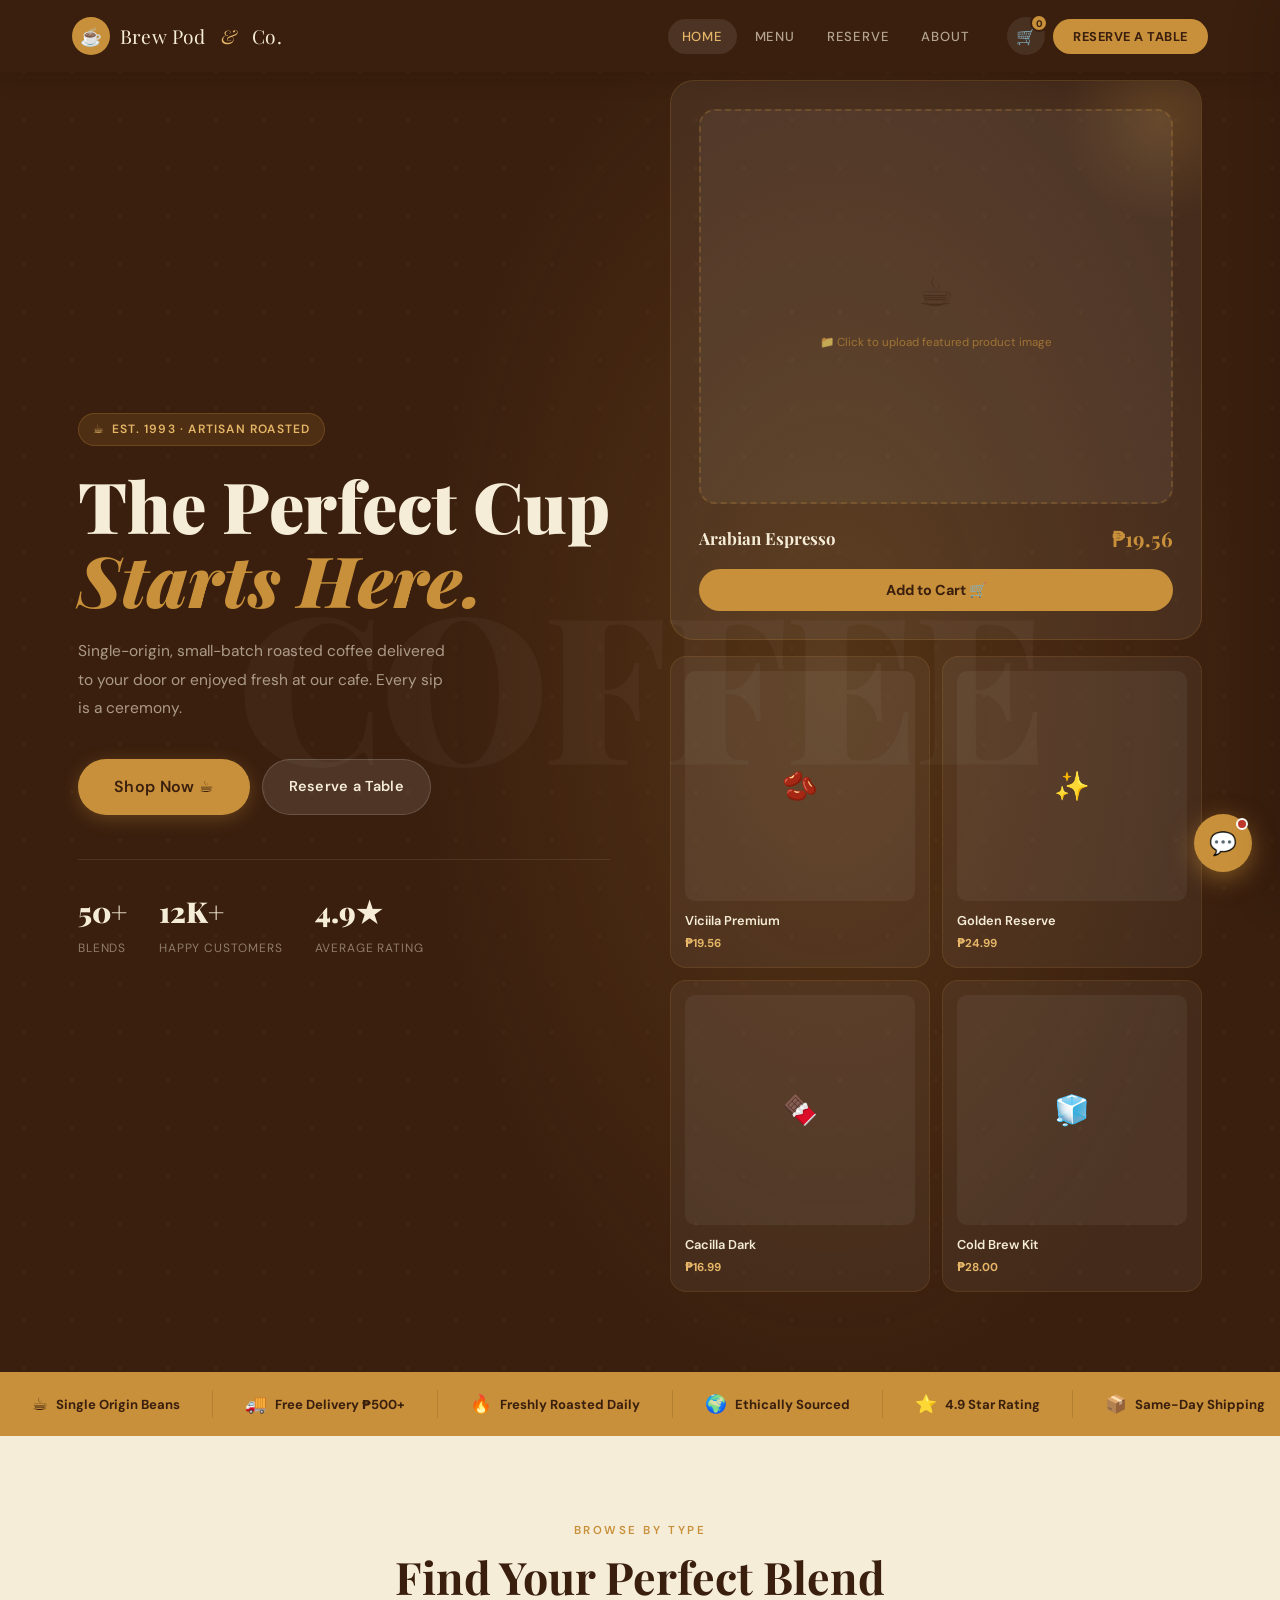
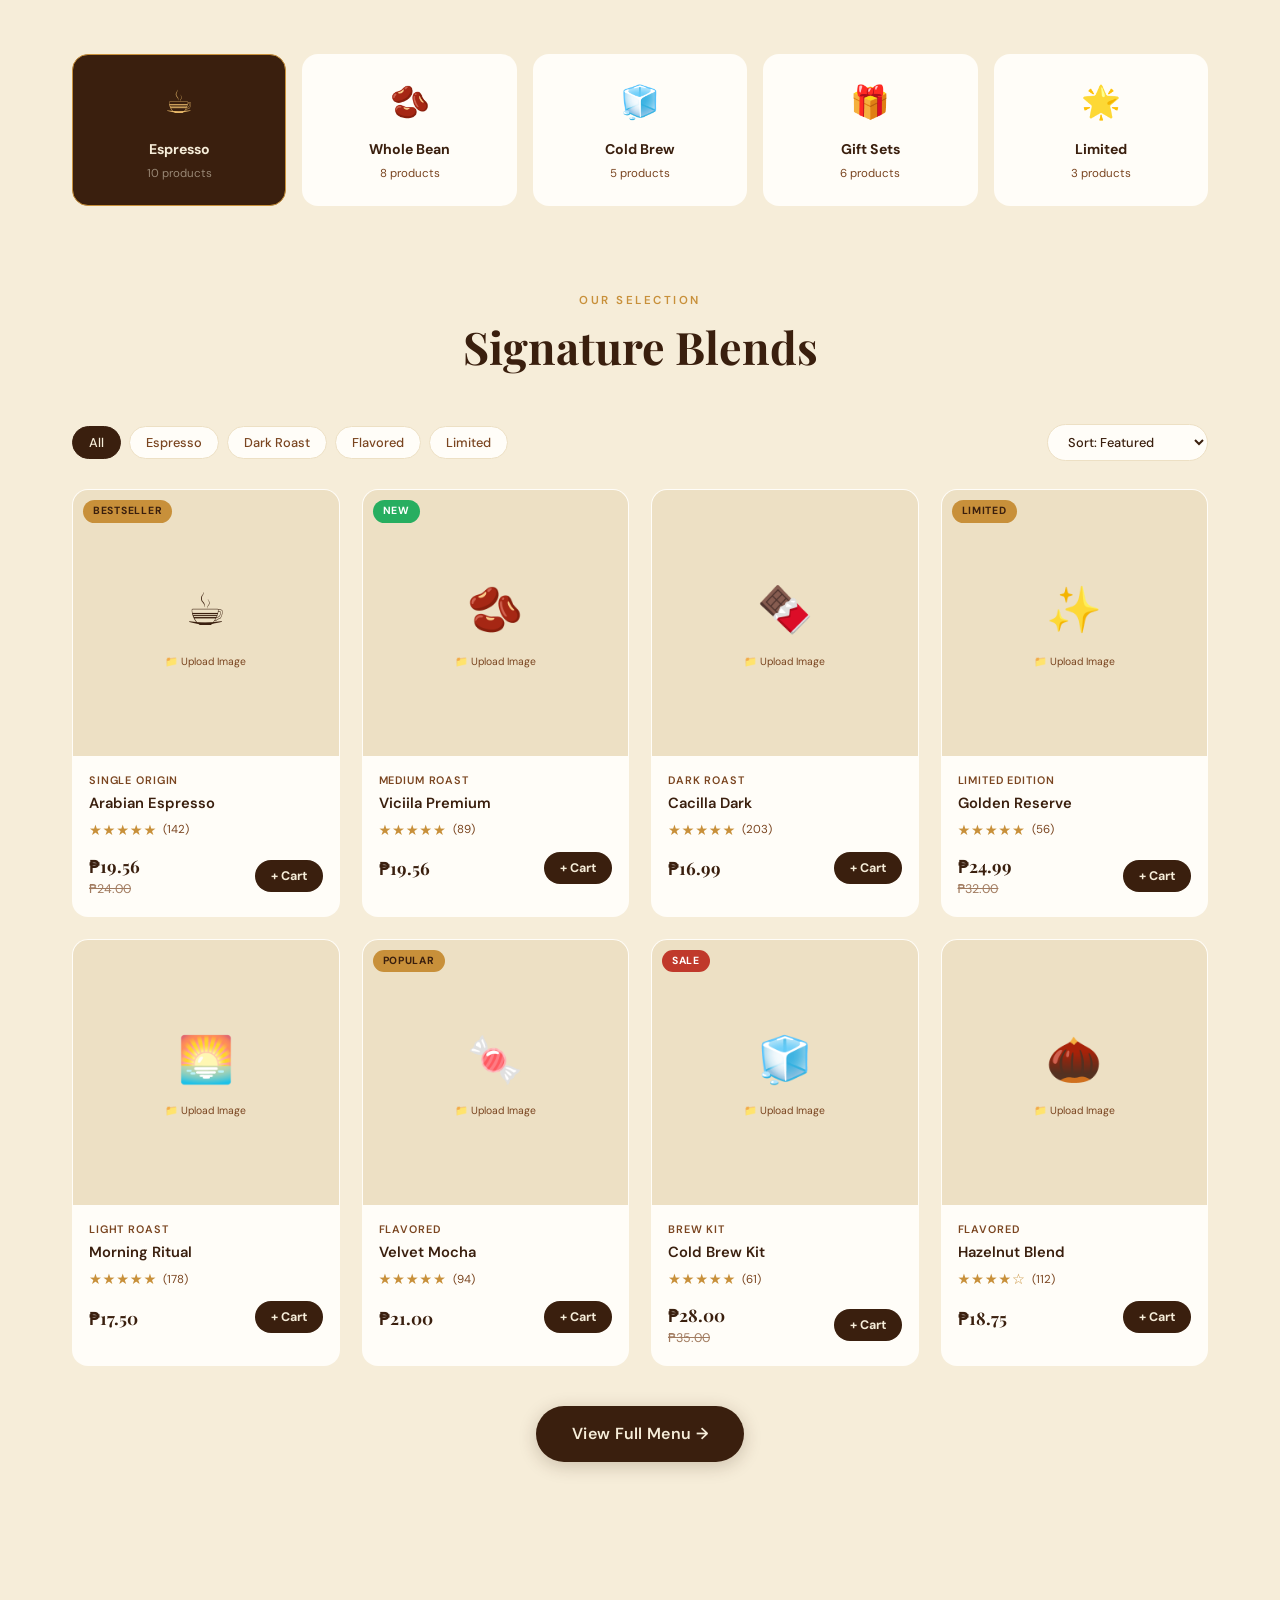
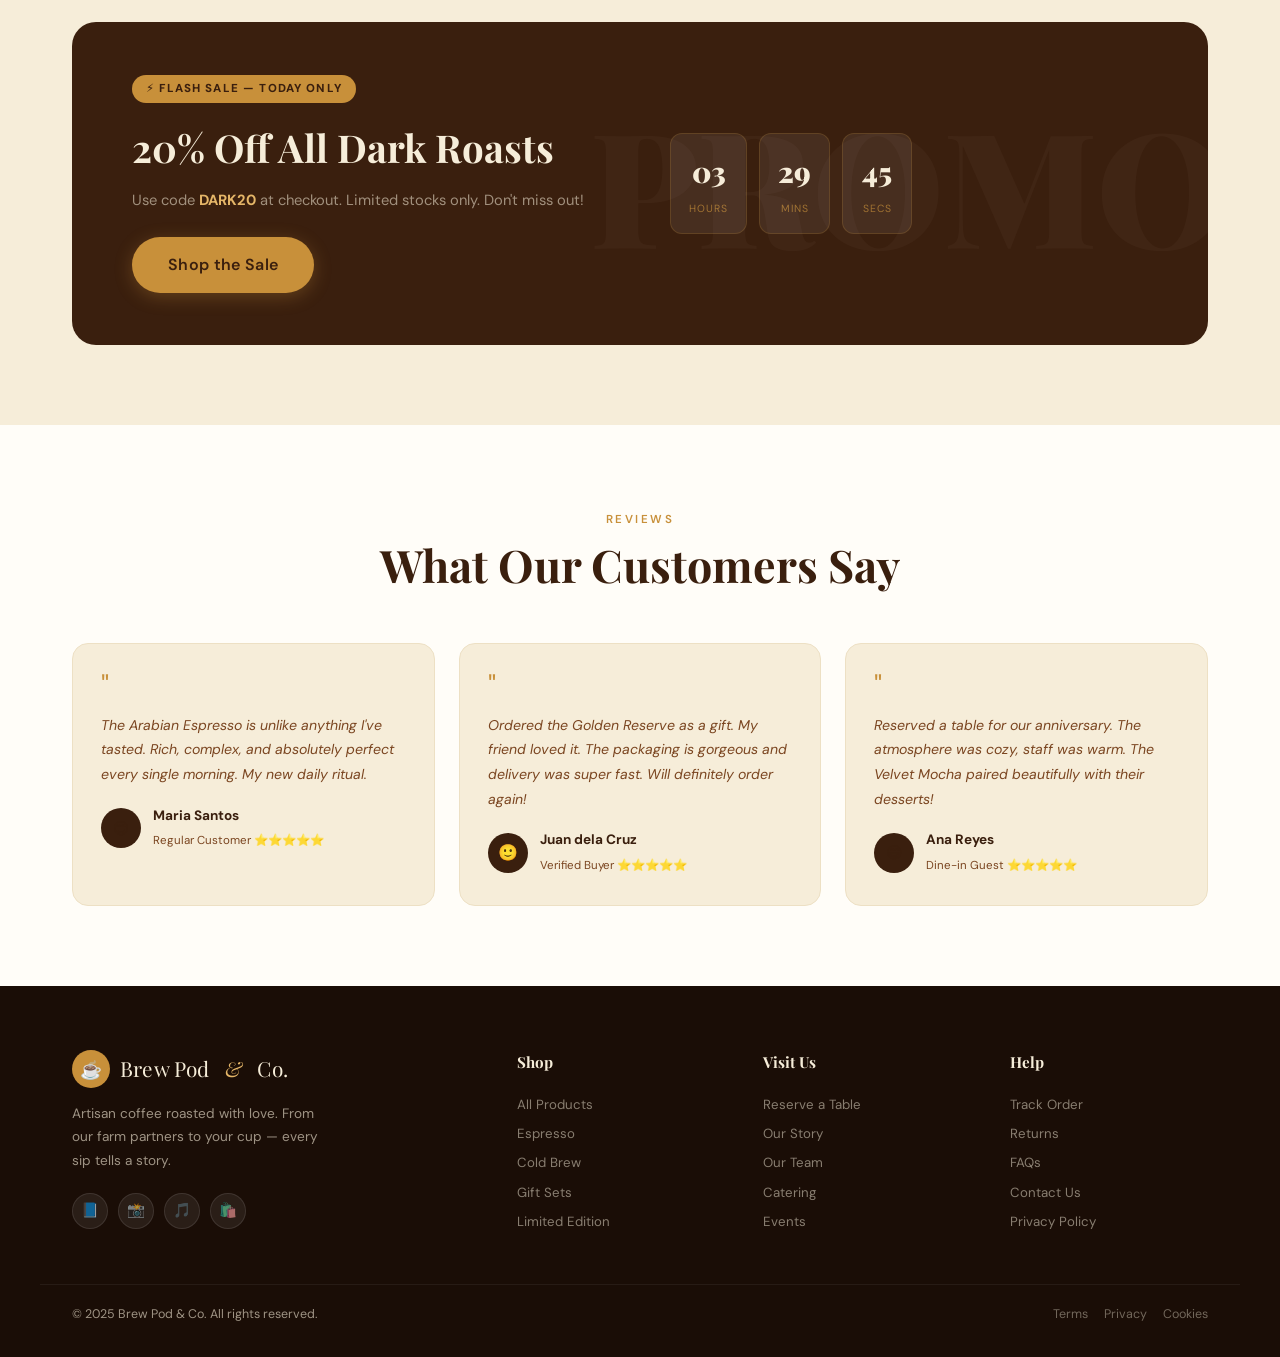
==== index.html @ 74076225 "Create index.html" ====
<!DOCTYPE html>
<html lang="en">
<head>
  <meta charset="UTF-8"/>
  <meta name="viewport" content="width=device-width, initial-scale=1.0"/>
  <meta name="description" content="Brew Pod Coffee House — Artisan roasted single-origin coffee. Order online, reserve a table."/>
  <title>Brew Pod Coffee House — Home</title>
  <link rel="icon" href="data:image/svg+xml,<svg xmlns='http://www.w3.org/2000/svg' viewBox='0 0 100 100'><text y='.9em' font-size='90'>☕</text></svg>"/>
  <link rel="stylesheet" href="brewpod/style/vars.css"/>
  <link rel="stylesheet" href="brewpod/style/nav.css"/>
  <link rel="stylesheet" href="brewpod/style/home.css"/>
</head>
<body>

<!-- ══════════ NAVBAR ══════════ -->
<nav class="navbar" id="navbar">
  <div class="nav-inner">
    <a href="index.html" class="nav-logo">
      <div class="logo-mark">☕</div>
      Brew Pod <em>&nbsp;&</em>&nbsp;Co.
    </a>
    <ul class="nav-links">
      <li><a href="index.html">Home</a></li>
      <li><a href="com/menu.html">Menu</a></li>
      <li><a href="com/reserve.html">Reserve</a></li>
      <li><a href="com/about.html">About</a></li>
    </ul>
    <div class="nav-right">
      <button class="nav-icon-btn" id="cartBtn" title="Cart">
        🛒 <span class="cart-badge">0</span>
      </button>
      <button class="nav-reserve-btn" onclick="location.href='reserve.html'">Reserve a Table</button>
      <button class="nav-burger nav-icon-btn" id="burgerBtn" style="background:transparent;width:auto;padding:0 8px;border-radius:8px;">
        <span></span><span></span><span></span>
      </button>
    </div>
  </div>
</nav>

<!-- Mobile drawer -->
<div class="nav-drawer" id="navDrawer">
  <a href="index.html">🏠 Home</a>
  <a href="brewpod/com/menu.html">☕ Menu</a>
  <a href="brewpod/com/reserve.html">📅 Reserve</a>
  <a href="brewpod/com/about.html">ℹ️ About</a>
</div>

<!-- Cart Sidebar -->
<div class="overlay" id="overlay"></div>
<aside class="cart-sidebar" id="cartSidebar">
  <div class="cart-head">
    <h2>🛒 Your Cart</h2>
    <button class="cart-close" id="cartClose">✕</button>
  </div>
  <div class="cart-body" id="cartBody"></div>
  <div class="cart-foot" id="cartFoot" style="display:none">
    <div class="cart-subtotal">
      <span>Subtotal</span>
      <span id="cartSubtotal">₱0.00</span>
    </div>
    <div class="cart-note">🚚 Free delivery on orders above ₱500</div>
    <button class="cart-checkout" onclick="showToast('🎉 Checkout coming soon! Backend in progress.')">Checkout →</button>
  </div>
</aside>

<!-- ══════════ HERO ══════════ -->
<section class="hero">
  <div class="hero-bg-word">COFFEE</div>
  <div class="hero-inner">
    <div class="hero-left">
      <div class="hero-label">Est. 1993 · Artisan Roasted</div>
      <h1 class="hero-h1">
        The Perfect Cup<br/>
        <em>Starts Here.</em>
      </h1>
      <p class="hero-p">Single-origin, small-batch roasted coffee delivered to your door or enjoyed fresh at our cafe. Every sip is a ceremony.</p>
      <div class="hero-actions">
        <a href="brewpod/com/menu.html" class="btn btn-gold btn-lg">Shop Now ☕</a>
        <a href="brewpod/com/reserve.html" class="btn btn-ghost">Reserve a Table</a>
      </div>
      <div class="hero-stats">
        <div class="stat-item"><span class="num">50+</span><span class="lbl">Blends</span></div>
        <div class="stat-item"><span class="num">12K+</span><span class="lbl">Happy Customers</span></div>
        <div class="stat-item"><span class="num">4.9★</span><span class="lbl">Average Rating</span></div>
      </div>
    </div>

    <div class="hero-right">
      <div class="hero-showcase">
        <div class="showcase-main">
          <div class="showcase-img" id="heroSlot" onclick="document.getElementById('heroImgInput').click()">
            <input type="file" id="heroImgInput" accept="image/*" class="file-input" style="display:none"/>
            <div class="upload-icon">☕</div>
            <span class="upload-txt">📁 Click to upload featured product image</span>
          </div>
          <div class="showcase-info">
            <h3>Arabian Espresso</h3>
            <span class="showcase-price">₱19.56</span>
          </div>
          <button class="showcase-cta" onclick="addToCart(1)">Add to Cart 🛒</button>
        </div>
        <div class="showcase-cards">
          <div class="showcase-mini" onclick="addToCart(2)">
            <div class="mini-img" id="mini1">🫘</div>
            <h4>Viciila Premium</h4>
            <p>₱19.56</p>
          </div>
          <div class="showcase-mini" onclick="addToCart(4)">
            <div class="mini-img" id="mini2">✨</div>
            <h4>Golden Reserve</h4>
            <p>₱24.99</p>
          </div>
          <div class="showcase-mini" onclick="addToCart(3)">
            <div class="mini-img" id="mini3">🍫</div>
            <h4>Cacilla Dark</h4>
            <p>₱16.99</p>
          </div>
          <div class="showcase-mini" onclick="addToCart(7)">
            <div class="mini-img" id="mini4">🧊</div>
            <h4>Cold Brew Kit</h4>
            <p>₱28.00</p>
          </div>
        </div>
      </div>
    </div>
  </div>
</section>

<!-- ══════════ FEATURES STRIP ══════════ -->
<div class="features-strip">
  <div class="features-track">
    <div class="feature-item"><span>☕</span> Single Origin Beans</div>
    <div class="feature-item"><span>🚚</span> Free Delivery ₱500+</div>
    <div class="feature-item"><span>🔥</span> Freshly Roasted Daily</div>
    <div class="feature-item"><span>🌍</span> Ethically Sourced</div>
    <div class="feature-item"><span>⭐</span> 4.9 Star Rating</div>
    <div class="feature-item"><span>📦</span> Same-Day Shipping</div>
    <div class="feature-item"><span>☕</span> Single Origin Beans</div>
    <div class="feature-item"><span>🚚</span> Free Delivery ₱500+</div>
    <div class="feature-item"><span>🔥</span> Freshly Roasted Daily</div>
    <div class="feature-item"><span>🌍</span> Ethically Sourced</div>
    <div class="feature-item"><span>⭐</span> 4.9 Star Rating</div>
    <div class="feature-item"><span>📦</span> Same-Day Shipping</div>
  </div>
</div>

<!-- ══════════ CATEGORIES ══════════ -->
<section class="categories">
  <div class="container">
    <div class="sec-head">
      <span class="sec-eye">Browse By Type</span>
      <h2 class="sec-title">Find Your Perfect Blend</h2>
    </div>
    <div class="cat-grid">
      <div class="cat-card active reveal" onclick="location.href='menu.html'">
        <div class="cat-icon">☕</div>
        <h4>Espresso</h4><p>10 products</p>
      </div>
      <div class="cat-card reveal" onclick="location.href='menu.html'">
        <div class="cat-icon">🫘</div>
        <h4>Whole Bean</h4><p>8 products</p>
      </div>
      <div class="cat-card reveal" onclick="location.href='menu.html'">
        <div class="cat-icon">🧊</div>
        <h4>Cold Brew</h4><p>5 products</p>
      </div>
      <div class="cat-card reveal" onclick="location.href='menu.html'">
        <div class="cat-icon">🎁</div>
        <h4>Gift Sets</h4><p>6 products</p>
      </div>
      <div class="cat-card reveal" onclick="location.href='menu.html'">
        <div class="cat-icon">🌟</div>
        <h4>Limited</h4><p>3 products</p>
      </div>
    </div>
  </div>
</section>

<!-- ══════════ PRODUCTS ══════════ -->
<section class="products-sec">
  <div class="container">
    <div class="sec-head">
      <span class="sec-eye">Our Selection</span>
      <h2 class="sec-title">Signature Blends</h2>
    </div>
    <div class="products-toolbar">
      <div class="toolbar-left">
        <button class="filter-btn on" onclick="filterProducts('all')">All</button>
        <button class="filter-btn" onclick="filterProducts('espresso')">Espresso</button>
        <button class="filter-btn" onclick="filterProducts('dark')">Dark Roast</button>
        <button class="filter-btn" onclick="filterProducts('flavored')">Flavored</button>
        <button class="filter-btn" onclick="filterProducts('special')">Limited</button>
      </div>
      <select class="sort-select" onchange="showToast('Sorting by: ' + this.options[this.selectedIndex].text)">
        <option>Sort: Featured</option>
        <option>Price: Low to High</option>
        <option>Price: High to Low</option>
        <option>Best Rated</option>
        <option>Newest</option>
      </select>
    </div>
    <div class="products-grid" id="productsGrid"></div>
    <div style="text-align:center;margin-top:40px">
      <a href="brewpod/com/menu.html" class="btn btn-brown btn-lg">View Full Menu →</a>
    </div>
  </div>
</section>

<!-- ══════════ PROMO BANNER ══════════ -->
<div class="container">
  <div class="promo-banner reveal">
    <div class="promo-text">
      <span class="tag">⚡ Flash Sale — Today Only</span>
      <h2>20% Off All Dark Roasts</h2>
      <p>Use code <strong style="color:var(--gold2)">DARK20</strong> at checkout. Limited stocks only. Don't miss out!</p>
      <a href="com/menu.html" class="btn btn-gold btn-lg">Shop the Sale</a>
    </div>
    <div class="promo-visual">
      <div class="countdown">
        <div class="cd-item"><span class="cd-num" data-cd="h">03</span><span class="cd-lbl">Hours</span></div>
        <div class="cd-item"><span class="cd-num" data-cd="m">30</span><span class="cd-lbl">Mins</span></div>
        <div class="cd-item"><span class="cd-num" data-cd="s">00</span><span class="cd-lbl">Secs</span></div>
      </div>
    </div>
  </div>
</div>

<!-- ══════════ TESTIMONIALS ══════════ -->
<section class="testimonials">
  <div class="container">
    <div class="sec-head">
      <span class="sec-eye">Reviews</span>
      <h2 class="sec-title">What Our Customers Say</h2>
    </div>
    <div class="testi-grid">
      <div class="testi-card reveal">
        <div class="testi-quote">"</div>
        <p>The Arabian Espresso is unlike anything I've tasted. Rich, complex, and absolutely perfect every single morning. My new daily ritual.</p>
        <div class="testi-author">
          <div class="testi-avatar">😊</div>
          <div><h4>Maria Santos</h4><span>Regular Customer ⭐⭐⭐⭐⭐</span></div>
        </div>
      </div>
      <div class="testi-card reveal">
        <div class="testi-quote">"</div>
        <p>Ordered the Golden Reserve as a gift. My friend loved it. The packaging is gorgeous and delivery was super fast. Will definitely order again!</p>
        <div class="testi-author">
          <div class="testi-avatar">🙂</div>
          <div><h4>Juan dela Cruz</h4><span>Verified Buyer ⭐⭐⭐⭐⭐</span></div>
        </div>
      </div>
      <div class="testi-card reveal">
        <div class="testi-quote">"</div>
        <p>Reserved a table for our anniversary. The atmosphere was cozy, staff was warm. The Velvet Mocha paired beautifully with their desserts!</p>
        <div class="testi-author">
          <div class="testi-avatar">😄</div>
          <div><h4>Ana Reyes</h4><span>Dine-in Guest ⭐⭐⭐⭐⭐</span></div>
        </div>
      </div>
    </div>
  </div>
</section>

<!-- ══════════ FOOTER ══════════ -->
<footer class="footer">
  <div class="footer-grid">
    <div class="footer-brand">
      <div class="nav-logo" style="margin-bottom:14px;font-family:'Playfair Display',serif;font-size:1.3rem;color:var(--cream)">
        <div class="logo-mark">☕</div> Brew Pod <em style="color:var(--gold2);font-style:italic">&nbsp;&</em>&nbsp;Co.
      </div>
      <p>Artisan coffee roasted with love. From our farm partners to your cup — every sip tells a story.</p>
      <div class="socials">
        <a href="#" title="Facebook">📘</a>
        <a href="#" title="Instagram">📸</a>
        <a href="#" title="TikTok">🎵</a>
        <a href="#" title="Shopee">🛍️</a>
      </div>
    </div>
    <div class="footer-col">
      <h4>Shop</h4>
      <a href="com/menu.html">All Products</a>
      <a href="com/menu.html">Espresso</a>
      <a href="com/menu.html">Cold Brew</a>
      <a href="com/menu.html">Gift Sets</a>
      <a href="com/menu.html">Limited Edition</a>
    </div>
    <div class="footer-col">
      <h4>Visit Us</h4>
      <a href="com/reserve.html">Reserve a Table</a>
      <a href="com/about.html">Our Story</a>
      <a href="com/about.html">Our Team</a>
      <a href="#">Catering</a>
      <a href="#">Events</a>
    </div>
    <div class="footer-col">
      <h4>Help</h4>
      <a href="#">Track Order</a>
      <a href="#">Returns</a>
      <a href="#">FAQs</a>
      <a href="#">Contact Us</a>
      <a href="#">Privacy Policy</a>
    </div>
  </div>
  <div class="footer-bottom container">
    <span>© 2025 Brew Pod & Co. All rights reserved.</span>
    <div style="display:flex;gap:16px">
      <a href="#">Terms</a>
      <a href="#">Privacy</a>
      <a href="#">Cookies</a>
    </div>
  </div>
</footer>

<!-- Chat FAB -->
<button class="chat-fab" id="chatFab" title="Chat with us">
  💬
  <span class="notif-dot"></span>
</button>
<div class="chat-panel" id="chatPanel">
  <div class="chat-panel-head">
    <div class="chat-avatar">☕</div>
    <div class="info">
      <h4>Brew Pod Support</h4>
      <p><span class="online-dot"></span>Usually replies in minutes</p>
    </div>
  </div>
  <div class="chat-messages" id="chatMessages">
    <div class="msg owner">
      Hi there! 👋 Welcome to Brew Pod. How can I help you today?
      <div class="msg-time">Now</div>
    </div>
  </div>
  <div class="chat-input-row">
    <input type="text" id="chatInput" class="chat-input" placeholder="Type a message…"/>
    <button class="chat-send" id="chatSend">➤</button>
  </div>
</div>

<div class="toast-wrap" id="toastWrap"></div>
<script src="brewpod/js/main.js"></script>
</body>
</html>
---- brewpod/style/vars.css ----
/* ================================
   BREW POD — CSS VARIABLES & RESET
   Edit colors/fonts here globally
   ================================ */

@import url('https://fonts.googleapis.com/css2?family=Playfair+Display:ital,wght@0,600;0,700;0,900;1,400&family=DM+Sans:opsz,wght@9..40,300;9..40,400;9..40,500;9..40,600;9..40,700&display=swap');

:root {
  /* ── Brand Colors ── */
  --cream:      #F6EDD9;
  --cream2:     #EDE0C4;
  --cream3:     #E2CFA8;
  --brown:      #3A1F0E;
  --brown-mid:  #7A4520;
  --brown-lt:   #A0622D;
  --gold:       #C8903A;
  --gold2:      #E5B668;
  --gold3:      #F2D49A;
  --dark:       #1A0D06;
  --white:      #FFFDF8;
  --red:        #C0392B;
  --green:      #27AE60;

  /* ── Typography ── */
  --font-display: 'Playfair Display', Georgia, serif;
  --font-body:    'DM Sans', system-ui, sans-serif;

  /* ── Spacing ── */
  --nav-h:    72px;
  --max-w:    1200px;
  --radius:   16px;
  --radius-sm:10px;
  --radius-lg:24px;

  /* ── Shadows ── */
  --shadow-sm:  0 2px 10px rgba(58,31,14,.08);
  --shadow-md:  0 6px 24px rgba(58,31,14,.12);
  --shadow-lg:  0 16px 48px rgba(58,31,14,.16);

  /* ── Transitions ── */
  --t: .28s cubic-bezier(.4,0,.2,1);
}

/* ── RESET ── */
*, *::before, *::after { box-sizing: border-box; margin: 0; padding: 0; }
html { scroll-behavior: smooth; font-size: 16px; }
body {
  background: var(--cream);
  color: var(--brown);
  font-family: var(--font-body);
  line-height: 1.6;
  min-height: 100vh;
  overflow-x: hidden;
}
img { max-width: 100%; display: block; }
a { text-decoration: none; color: inherit; }
button { font-family: var(--font-body); cursor: pointer; }
input, textarea, select { font-family: var(--font-body); }
ul { list-style: none; }

/* ── UTILITIES ── */
.container { max-width: var(--max-w); margin: 0 auto; padding: 0 32px; }
.sr-only { position: absolute; width: 1px; height: 1px; overflow: hidden; clip: rect(0,0,0,0); }

/* ── PAGE WRAPPER ── */
.page { padding-top: var(--nav-h); min-height: 100vh; }

/* ── SECTION HEADER ── */
.sec-head { text-align: center; margin-bottom: 52px; }
.sec-eye {
  display: inline-block;
  font-size: .72rem; letter-spacing: .22em; text-transform: uppercase;
  color: var(--gold); font-weight: 600; margin-bottom: 10px;
}
.sec-title {
  font-family: var(--font-display);
  font-size: clamp(1.8rem, 3.5vw, 2.8rem);
  font-weight: 700; color: var(--brown); line-height: 1.15;
}

/* ── BUTTONS ── */
.btn {
  display: inline-flex; align-items: center; justify-content: center; gap: 8px;
  padding: 12px 26px; border-radius: 40px; border: none;
  font-size: .9rem; font-weight: 600; letter-spacing: .02em;
  transition: var(--t); cursor: pointer; white-space: nowrap;
}
.btn-brown {
  background: var(--brown); color: var(--cream);
  box-shadow: 0 4px 18px rgba(58,31,14,.22);
}
.btn-brown:hover { background: var(--brown-mid); transform: translateY(-2px); box-shadow: var(--shadow-lg); }

.btn-gold {
  background: var(--gold); color: var(--brown);
  box-shadow: 0 4px 18px rgba(200,144,58,.3);
}
.btn-gold:hover { background: var(--gold2); transform: translateY(-2px); }

.btn-outline {
  background: transparent; color: var(--brown);
  border: 1.5px solid rgba(58,31,14,.28);
}
.btn-outline:hover { border-color: var(--brown); background: rgba(58,31,14,.04); }

.btn-ghost {
  background: rgba(255,255,255,.1); color: var(--cream); border: 1px solid rgba(255,255,255,.15);
}
.btn-ghost:hover { background: rgba(255,255,255,.18); }

.btn-sm { padding: 8px 18px; font-size: .8rem; }
.btn-lg { padding: 15px 36px; font-size: 1rem; }

/* ── BADGE / TAG ── */
.badge {
  display: inline-block; padding: 3px 10px; border-radius: 20px;
  font-size: .65rem; font-weight: 700; letter-spacing: .07em; text-transform: uppercase;
}
.badge-red   { background: var(--red); color: #fff; }
.badge-gold  { background: var(--gold); color: var(--brown); }
.badge-brown { background: var(--brown); color: var(--cream); }
.badge-green { background: var(--green); color: #fff; }

/* ── STAR RATING ── */
.stars { color: var(--gold); font-size: .9rem; letter-spacing: .05em; }

/* ── TOAST NOTIFICATION ── */
.toast-wrap {
  position: fixed; bottom: 28px; left: 50%; transform: translateX(-50%);
  z-index: 9999; display: flex; flex-direction: column; gap: 8px; pointer-events: none;
}
.toast {
  background: var(--brown); color: var(--cream);
  padding: 12px 22px; border-radius: 40px; font-size: .86rem; font-weight: 600;
  box-shadow: var(--shadow-lg); opacity: 0; transform: translateY(16px);
  transition: opacity .3s, transform .3s; pointer-events: none;
}
.toast.show { opacity: 1; transform: translateY(0); }

/* ── SCROLL REVEAL ── */
.reveal { opacity: 0; transform: translateY(24px); transition: opacity .6s ease, transform .6s ease; }
.reveal.vis { opacity: 1; transform: translateY(0); }

/* ── OVERLAY ── */
.overlay {
  position: fixed; inset: 0; background: rgba(26,13,6,.5);
  backdrop-filter: blur(4px); z-index: 400;
  opacity: 0; pointer-events: none; transition: opacity .3s;
}
.overlay.on { opacity: 1; pointer-events: all; }

/* ── RESPONSIVE NAV HIDE ── */
@media (max-width: 860px) {
  .container { padding: 0 18px; }
}
---- brewpod/style/nav.css ----
/* ================================
   BREW POD — NAVBAR
   ================================ */

.navbar {
  position: fixed; top: 0; left: 0; right: 0; z-index: 500;
  height: var(--nav-h);
  background: var(--brown);
  display: flex; align-items: center;
  box-shadow: 0 2px 24px rgba(26,13,6,.22);
  transition: transform .4s ease;
}

.navbar.hidden { transform: translateY(-100%); }

.nav-inner {
  max-width: var(--max-w); margin: 0 auto; padding: 0 32px;
  width: 100%; display: flex; align-items: center; gap: 24px;
}

/* Logo */
.nav-logo {
  display: flex; align-items: center; gap: 10px; margin-right: auto;
  font-family: var(--font-display); font-size: 1.2rem; color: var(--cream);
  letter-spacing: .01em;
}
.nav-logo .logo-mark {
  width: 38px; height: 38px; background: var(--gold); border-radius: 50%;
  display: flex; align-items: center; justify-content: center; font-size: 1.1rem;
  flex-shrink: 0;
}
.nav-logo em { color: var(--gold2); font-style: italic; }

/* Links */
.nav-links { display: flex; gap: 4px; }
.nav-links a {
  color: rgba(246,237,217,.65); font-size: .82rem; font-weight: 500;
  letter-spacing: .06em; text-transform: uppercase;
  padding: 7px 14px; border-radius: 30px; transition: var(--t);
  display: flex; align-items: center; gap: 5px;
}
.nav-links a:hover,
.nav-links a.active { color: var(--cream); background: rgba(255,255,255,.09); }
.nav-links a.active { color: var(--gold2); }

/* Nav right */
.nav-right { display: flex; align-items: center; gap: 8px; }

.nav-icon-btn {
  background: rgba(255,255,255,.08); border: none; color: var(--cream);
  width: 38px; height: 38px; border-radius: 50%;
  display: flex; align-items: center; justify-content: center;
  font-size: 1rem; transition: var(--t); position: relative;
}
.nav-icon-btn:hover { background: rgba(255,255,255,.18); }

.cart-badge {
  position: absolute; top: -3px; right: -3px;
  background: var(--gold); color: var(--brown); font-size: .6rem; font-weight: 800;
  width: 18px; height: 18px; border-radius: 50%;
  display: flex; align-items: center; justify-content: center;
  border: 2px solid var(--brown);
}

.nav-reserve-btn {
  background: var(--gold); color: var(--brown);
  border: none; padding: 9px 20px; border-radius: 30px;
  font-size: .8rem; font-weight: 700; letter-spacing: .04em; text-transform: uppercase;
  transition: var(--t);
}
.nav-reserve-btn:hover { background: var(--gold2); transform: translateY(-1px); }

/* Mobile hamburger */
.nav-burger {
  display: none; background: rgba(255,255,255,.08); border: none;
  color: var(--cream); width: 38px; height: 38px; border-radius: 8px;
  flex-direction: column; align-items: center; justify-content: center; gap: 5px;
}
.nav-burger span { display: block; width: 18px; height: 2px; background: var(--cream); border-radius: 2px; transition: var(--t); }
.nav-burger.open span:nth-child(1) { transform: rotate(45deg) translate(5px,5px); }
.nav-burger.open span:nth-child(2) { opacity: 0; }
.nav-burger.open span:nth-child(3) { transform: rotate(-45deg) translate(5px,-5px); }

/* Mobile drawer */
.nav-drawer {
  position: fixed; top: var(--nav-h); left: 0; right: 0;
  background: var(--brown); padding: 20px 24px 28px;
  transform: translateY(-110%); transition: transform .35s ease;
  z-index: 499; border-bottom: 1px solid rgba(255,255,255,.08);
  display: flex; flex-direction: column; gap: 4px;
}
.nav-drawer.open { transform: translateY(0); }
.nav-drawer a {
  color: rgba(246,237,217,.7); font-size: .9rem; font-weight: 500;
  padding: 11px 14px; border-radius: 10px; transition: var(--t);
  text-transform: uppercase; letter-spacing: .06em;
}
.nav-drawer a:hover { color: var(--cream); background: rgba(255,255,255,.08); }

/* ── FOOTER ── */
.footer {
  background: var(--dark); color: rgba(246,237,217,.6);
  padding: 64px 0 32px;
}
.footer-grid {
  max-width: var(--max-w); margin: 0 auto; padding: 0 32px;
  display: grid; grid-template-columns: 2fr 1fr 1fr 1fr; gap: 48px;
  margin-bottom: 48px;
}
.footer-brand .nav-logo { margin-bottom: 14px; font-size: 1.3rem; }
.footer-brand p { font-size: .85rem; line-height: 1.75; max-width: 260px; }
.footer-brand .socials { display: flex; gap: 10px; margin-top: 20px; }
.socials a {
  width: 36px; height: 36px; border-radius: 50%;
  background: rgba(255,255,255,.07); border: 1px solid rgba(255,255,255,.1);
  display: flex; align-items: center; justify-content: center; font-size: .9rem;
  transition: var(--t);
}
.socials a:hover { background: var(--gold); color: var(--brown); border-color: var(--gold); }

.footer-col h4 {
  font-family: var(--font-display); font-size: .95rem; color: var(--cream);
  margin-bottom: 16px; font-weight: 700;
}
.footer-col a {
  display: block; color: rgba(246,237,217,.5); font-size: .83rem;
  padding: 4px 0; transition: var(--t);
}
.footer-col a:hover { color: var(--gold2); padding-left: 6px; }

.footer-bottom {
  max-width: var(--max-w); margin: 0 auto; padding: 20px 32px 0;
  border-top: 1px solid rgba(255,255,255,.06);
  display: flex; align-items: center; justify-content: space-between;
  font-size: .78rem;
}
.footer-bottom a { color: rgba(246,237,217,.4); transition: var(--t); }
.footer-bottom a:hover { color: var(--gold2); }

/* ── CART SIDEBAR ── */
.cart-sidebar {
  position: fixed; top: 0; right: 0; bottom: 0; width: 380px;
  background: var(--white); z-index: 600;
  transform: translateX(100%); transition: transform .35s cubic-bezier(.4,0,.2,1);
  display: flex; flex-direction: column;
  box-shadow: -8px 0 40px rgba(26,13,6,.2);
}
.cart-sidebar.open { transform: translateX(0); }

.cart-head {
  padding: 22px 24px; border-bottom: 1px solid var(--cream2);
  display: flex; align-items: center; justify-content: space-between;
  background: var(--brown);
}
.cart-head h2 { font-family: var(--font-display); font-size: 1.15rem; color: var(--cream); }
.cart-close {
  background: rgba(255,255,255,.1); border: none; color: var(--cream);
  width: 34px; height: 34px; border-radius: 50%; font-size: 1.1rem;
  display: flex; align-items: center; justify-content: center; transition: var(--t);
}
.cart-close:hover { background: rgba(255,255,255,.22); }

.cart-body { flex: 1; overflow-y: auto; padding: 20px 24px; }
.cart-empty {
  text-align: center; padding: 60px 20px;
  color: var(--brown-mid); font-size: .9rem;
}
.cart-empty .empty-icon { font-size: 3rem; margin-bottom: 12px; }

.cart-item {
  display: flex; gap: 14px; padding: 14px 0;
  border-bottom: 1px solid var(--cream2); align-items: center;
}
.cart-item-img {
  width: 64px; height: 64px; border-radius: 12px;
  background: var(--cream2); overflow: hidden; flex-shrink: 0;
  display: flex; align-items: center; justify-content: center; font-size: 1.6rem;
}
.cart-item-img img { width: 100%; height: 100%; object-fit: cover; }
.cart-item-info { flex: 1; }
.cart-item-info h4 { font-size: .88rem; font-weight: 600; margin-bottom: 4px; }
.cart-item-info .item-price { font-size: .82rem; color: var(--gold); font-weight: 700; }
.cart-item-ctrl { display: flex; align-items: center; gap: 8px; margin-top: 8px; }
.cart-qty-btn {
  width: 26px; height: 26px; border-radius: 50%; background: var(--cream2);
  border: none; font-size: .85rem; font-weight: 700; color: var(--brown); transition: var(--t);
}
.cart-qty-btn:hover { background: var(--brown); color: var(--cream); }
.cart-qty-val { font-size: .82rem; font-weight: 700; min-width: 20px; text-align: center; }
.cart-remove { background: none; border: none; color: var(--brown-lt); font-size: .82rem; margin-left: auto; transition: var(--t); }
.cart-remove:hover { color: var(--red); }

.cart-foot {
  padding: 20px 24px; border-top: 1px solid var(--cream2);
  background: var(--white);
}
.cart-subtotal {
  display: flex; justify-content: space-between; align-items: center;
  margin-bottom: 8px; font-size: .88rem;
}
.cart-subtotal span:last-child { font-family: var(--font-display); font-size: 1.1rem; font-weight: 700; color: var(--brown); }
.cart-note { font-size: .75rem; color: var(--brown-mid); margin-bottom: 16px; }
.cart-checkout {
  width: 100%; padding: 14px; background: var(--brown); color: var(--cream);
  border: none; border-radius: 40px; font-size: .95rem; font-weight: 700;
  font-family: var(--font-body); transition: var(--t);
}
.cart-checkout:hover { background: var(--brown-mid); }

/* ── CHAT BUBBLE ── */
.chat-fab {
  position: fixed; bottom: 28px; right: 28px; z-index: 450;
  width: 58px; height: 58px; border-radius: 50%;
  background: var(--gold); color: var(--brown); border: none;
  font-size: 1.4rem; box-shadow: 0 6px 24px rgba(200,144,58,.5);
  display: flex; align-items: center; justify-content: center;
  transition: var(--t); cursor: pointer;
}
.chat-fab:hover { transform: scale(1.1); background: var(--gold2); }
.chat-fab .notif-dot {
  position: absolute; top: 4px; right: 4px;
  width: 12px; height: 12px; background: var(--red); border-radius: 50%;
  border: 2px solid var(--white); animation: pulse 2s infinite;
}
@keyframes pulse { 0%,100%{transform:scale(1)}50%{transform:scale(1.3)} }

.chat-panel {
  position: fixed; bottom: 96px; right: 28px; z-index: 450;
  width: 330px; background: var(--white); border-radius: 20px;
  box-shadow: var(--shadow-lg); border: 1px solid var(--cream2);
  transform: scale(.85) translateY(20px); transform-origin: bottom right;
  opacity: 0; pointer-events: none; transition: transform .3s, opacity .3s;
  display: flex; flex-direction: column; overflow: hidden;
}
.chat-panel.open { transform: scale(1) translateY(0); opacity: 1; pointer-events: all; }

.chat-panel-head {
  background: var(--brown); padding: 16px 18px;
  display: flex; align-items: center; gap: 12px;
}
.chat-avatar {
  width: 36px; height: 36px; background: var(--gold); border-radius: 50%;
  display: flex; align-items: center; justify-content: center; font-size: .9rem;
  flex-shrink: 0;
}
.chat-panel-head .info h4 { color: var(--cream); font-size: .88rem; font-weight: 700; }
.chat-panel-head .info p { color: rgba(246,237,217,.55); font-size: .72rem; }
.online-dot { width: 8px; height: 8px; background: var(--green); border-radius: 50%; display: inline-block; margin-right: 5px; }

.chat-messages {
  flex: 1; overflow-y: auto; padding: 16px; display: flex; flex-direction: column; gap: 10px;
  max-height: 220px; background: var(--cream);
}
.msg { max-width: 80%; padding: 9px 13px; border-radius: 16px; font-size: .82rem; line-height: 1.5; }
.msg.owner {
  background: var(--brown); color: var(--cream);
  border-radius: 16px 16px 16px 4px; align-self: flex-start;
}
.msg.user {
  background: var(--gold); color: var(--brown);
  border-radius: 16px 16px 4px 16px; align-self: flex-end; font-weight: 500;
}
.msg-time { font-size: .65rem; opacity: .55; margin-top: 3px; }

.chat-input-row {
  padding: 12px 14px; border-top: 1px solid var(--cream2);
  display: flex; gap: 8px; background: var(--white);
}
.chat-input {
  flex: 1; background: var(--cream); border: 1.5px solid var(--cream2);
  border-radius: 30px; padding: 9px 14px; font-size: .82rem; color: var(--brown);
  outline: none; transition: var(--t);
}
.chat-input:focus { border-color: var(--gold); }
.chat-send {
  width: 36px; height: 36px; background: var(--gold); color: var(--brown);
  border: none; border-radius: 50%; font-size: .9rem;
  display: flex; align-items: center; justify-content: center; transition: var(--t);
}
.chat-send:hover { background: var(--gold2); }

@media (max-width: 860px) {
  .nav-links, .nav-reserve-btn { display: none; }
  .nav-burger { display: flex; }
  .footer-grid { grid-template-columns: 1fr 1fr; gap: 32px; }
  .cart-sidebar { width: 100%; }
  .chat-panel { right: 16px; bottom: 90px; width: calc(100vw - 32px); }
  .chat-fab { right: 16px; bottom: 20px; }
}
@media (max-width: 500px) {
  .footer-grid { grid-template-columns: 1fr; }
  .footer-bottom { flex-direction: column; gap: 8px; text-align: center; }
}
---- brewpod/style/home.css ----
/* ================================
   BREW POD — HOME PAGE STYLES
   ================================ */

/* ── HERO ── */
.hero {
  min-height: 100vh;
  background: var(--brown);
  display: flex; align-items: center;
  position: relative; overflow: hidden;
  padding: 80px 0;
}
.hero::before {
  content: '';
  position: absolute; inset: 0;
  background:
    radial-gradient(ellipse 50% 80% at 65% 50%, rgba(200,144,58,.18), transparent 65%),
    url("data:image/svg+xml,%3Csvg width='48' height='48' xmlns='http://www.w3.org/2000/svg'%3E%3Ccircle cx='24' cy='24' r='1.5' fill='%23C8903A' fill-opacity='.07'/%3E%3C/svg%3E");
  pointer-events: none;
}

.hero-bg-word {
  position: absolute; top: 50%; left: 50%;
  transform: translate(-50%, -52%);
  font-family: var(--font-display);
  font-size: clamp(90px, 16vw, 220px);
  font-weight: 900; color: rgba(246,237,217,.04);
  white-space: nowrap; pointer-events: none; user-select: none;
  letter-spacing: -.02em;
}

.hero-inner {
  max-width: var(--max-w); margin: 0 auto; padding: 0 32px;
  display: grid; grid-template-columns: 1fr 1fr; gap: 60px; align-items: center;
  position: relative;
}

.hero-label {
  display: inline-flex; align-items: center; gap: 7px;
  background: rgba(200,144,58,.15); border: 1px solid rgba(200,144,58,.25);
  color: var(--gold2); padding: 6px 14px; border-radius: 30px;
  font-size: .75rem; font-weight: 600; letter-spacing: .1em; text-transform: uppercase;
  margin-bottom: 22px;
}
.hero-label::before { content: '☕'; font-style: normal; }

.hero-h1 {
  font-family: var(--font-display);
  font-size: clamp(2.8rem, 5.5vw, 4.4rem);
  line-height: 1.06; color: var(--cream); margin-bottom: 20px; font-weight: 900;
}
.hero-h1 em { color: var(--gold); font-style: italic; display: block; }

.hero-p {
  color: rgba(246,237,217,.6); font-size: .97rem; line-height: 1.85;
  max-width: 380px; margin-bottom: 36px;
}

.hero-actions { display: flex; gap: 12px; flex-wrap: wrap; margin-bottom: 44px; }

.hero-stats {
  display: flex; gap: 32px; padding-top: 28px;
  border-top: 1px solid rgba(246,237,217,.1);
}
.stat-item .num {
  font-family: var(--font-display); font-size: 1.8rem; font-weight: 900;
  color: var(--cream); display: block;
}
.stat-item .lbl { font-size: .75rem; color: rgba(246,237,217,.45); letter-spacing: .07em; text-transform: uppercase; }

/* Hero right — product showcase */
.hero-showcase {
  position: relative; display: flex; flex-direction: column; gap: 16px;
}

.showcase-main {
  background: rgba(255,255,255,.06); border: 1.5px solid rgba(200,144,58,.2);
  border-radius: var(--radius-lg); padding: 28px;
  position: relative; overflow: hidden;
}
.showcase-main::before {
  content: '';
  position: absolute; top: -60px; right: -60px;
  width: 200px; height: 200px; border-radius: 50%;
  background: radial-gradient(circle, rgba(200,144,58,.2), transparent 70%);
  pointer-events: none;
}

.showcase-img {
  width: 100%; aspect-ratio: 1.2;
  background: rgba(255,255,255,.05); border-radius: var(--radius);
  display: flex; align-items: center; justify-content: center;
  flex-direction: column; gap: 10px;
  border: 2px dashed rgba(200,144,58,.25); overflow: hidden;
  cursor: pointer; transition: var(--t); position: relative;
}
.showcase-img:hover { border-color: var(--gold); background: rgba(255,255,255,.08); }
.showcase-img img { width: 100%; height: 100%; object-fit: cover; }
.showcase-img .upload-icon { font-size: 2.5rem; opacity: .5; }
.showcase-img .upload-txt { font-size: .72rem; color: rgba(200,144,58,.65); }

.showcase-info {
  margin-top: 18px; display: flex; align-items: center; justify-content: space-between;
}
.showcase-info h3 { font-family: var(--font-display); font-size: 1.05rem; color: var(--cream); }
.showcase-info .showcase-price {
  font-family: var(--font-display); font-size: 1.3rem; font-weight: 700; color: var(--gold);
}
.showcase-cta {
  margin-top: 14px; width: 100%; padding: 12px; background: var(--gold); color: var(--brown);
  border: none; border-radius: 40px; font-size: .9rem; font-weight: 700;
  font-family: var(--font-body); transition: var(--t);
}
.showcase-cta:hover { background: var(--gold2); transform: translateY(-2px); }

.showcase-cards { display: grid; grid-template-columns: 1fr 1fr; gap: 12px; }
.showcase-mini {
  background: rgba(255,255,255,.05); border: 1px solid rgba(200,144,58,.15);
  border-radius: var(--radius); padding: 14px; cursor: pointer; transition: var(--t);
}
.showcase-mini:hover { border-color: var(--gold); background: rgba(255,255,255,.09); }
.showcase-mini .mini-img {
  width: 100%; aspect-ratio: 1; border-radius: var(--radius-sm); background: rgba(255,255,255,.05);
  margin-bottom: 10px; display: flex; align-items: center; justify-content: center;
  font-size: 1.8rem; overflow: hidden;
}
.showcase-mini .mini-img img { width: 100%; height: 100%; object-fit: cover; }
.showcase-mini h4 { font-size: .8rem; color: var(--cream); font-weight: 600; margin-bottom: 3px; }
.showcase-mini p { font-size: .72rem; color: var(--gold2); font-weight: 700; }

/* ── FEATURES STRIP ── */
.features-strip {
  background: var(--gold); padding: 18px 0; overflow: hidden;
}
.features-track {
  display: flex; gap: 0; animation: marquee 22s linear infinite;
}
.feature-item {
  display: flex; align-items: center; gap: 8px; padding: 0 32px;
  white-space: nowrap; font-size: .82rem; font-weight: 700; color: var(--brown);
  border-right: 1px solid rgba(58,31,14,.15);
}
.feature-item span { font-size: 1.1rem; }
@keyframes marquee { 0%{transform:translateX(0)} 100%{transform:translateX(-50%)} }

/* ── CATEGORIES ── */
.categories { padding: 80px 0; }
.cat-grid {
  display: grid; grid-template-columns: repeat(5, 1fr); gap: 16px;
}
.cat-card {
  background: var(--white); border-radius: var(--radius); padding: 22px 16px;
  text-align: center; border: 1.5px solid transparent; cursor: pointer;
  transition: var(--t); position: relative; overflow: hidden;
}
.cat-card::before {
  content: ''; position: absolute; inset: 0;
  background: linear-gradient(135deg, transparent, rgba(200,144,58,.04));
  opacity: 0; transition: var(--t);
}
.cat-card:hover { border-color: var(--gold); transform: translateY(-4px); box-shadow: var(--shadow-md); }
.cat-card:hover::before { opacity: 1; }
.cat-card.active { border-color: var(--gold); background: var(--brown); }
.cat-card.active .cat-icon { color: var(--gold2); }
.cat-card.active h4 { color: var(--cream); }
.cat-card.active p { color: rgba(246,237,217,.5); }

.cat-icon { font-size: 2rem; margin-bottom: 10px; }
.cat-card h4 { font-size: .88rem; font-weight: 700; margin-bottom: 4px; }
.cat-card p { font-size: .72rem; color: var(--brown-mid); }

/* ── PRODUCTS GRID ── */
.products-sec { padding: 0 0 80px; }
.products-toolbar {
  display: flex; align-items: center; justify-content: space-between;
  margin-bottom: 28px; flex-wrap: wrap; gap: 14px;
}
.toolbar-left { display: flex; gap: 8px; flex-wrap: wrap; }
.filter-btn {
  background: var(--white); border: 1.5px solid var(--cream2); color: var(--brown-mid);
  padding: 7px 16px; border-radius: 30px; font-size: .8rem; font-weight: 500;
  transition: var(--t);
}
.filter-btn:hover, .filter-btn.on { background: var(--brown); border-color: var(--brown); color: var(--cream); }
.sort-select {
  background: var(--white); border: 1.5px solid var(--cream2); color: var(--brown);
  padding: 8px 16px; border-radius: 30px; font-size: .8rem; font-weight: 500; outline: none;
  cursor: pointer; transition: var(--t);
}

.products-grid {
  display: grid; grid-template-columns: repeat(auto-fill, minmax(220px, 1fr)); gap: 22px;
}

/* ── PRODUCT CARD ── */
.prod-card {
  background: var(--white); border-radius: var(--radius);
  overflow: hidden; border: 1.5px solid transparent; transition: var(--t);
  position: relative;
}
.prod-card:hover {
  border-color: var(--gold); transform: translateY(-5px); box-shadow: var(--shadow-md);
}

.prod-img {
  aspect-ratio: 1; background: var(--cream2); position: relative;
  overflow: hidden; cursor: pointer;
}
.prod-img img { width: 100%; height: 100%; object-fit: cover; transition: transform .4s ease; }
.prod-card:hover .prod-img img { transform: scale(1.06); }
.prod-img .prod-placeholder {
  width: 100%; height: 100%; display: flex; flex-direction: column;
  align-items: center; justify-content: center; gap: 7px;
  background: var(--cream2); transition: var(--t);
}
.prod-img:hover .prod-placeholder { background: var(--cream3); }
.prod-img .file-input { position: absolute; inset: 0; opacity: 0; cursor: pointer; z-index: 2; }

.prod-img .quick-actions {
  position: absolute; bottom: 10px; left: 50%; transform: translateX(-50%) translateY(8px);
  display: flex; gap: 8px; opacity: 0; transition: var(--t);
}
.prod-card:hover .quick-actions { opacity: 1; transform: translateX(-50%) translateY(0); }
.quick-btn {
  background: var(--white); color: var(--brown); border: none;
  width: 34px; height: 34px; border-radius: 50%; font-size: .85rem;
  display: flex; align-items: center; justify-content: center; transition: var(--t);
  box-shadow: var(--shadow-sm);
}
.quick-btn:hover { background: var(--brown); color: var(--cream); }

.prod-tags {
  position: absolute; top: 10px; left: 10px; display: flex; flex-direction: column; gap: 5px;
}

.prod-info { padding: 16px; }
.prod-info .brand { font-size: .68rem; color: var(--brown-mid); text-transform: uppercase;
  letter-spacing: .08em; font-weight: 600; margin-bottom: 5px; }
.prod-info h3 { font-size: .92rem; font-weight: 600; margin-bottom: 5px; line-height: 1.35; }
.prod-info .rating { display: flex; align-items: center; gap: 6px; margin-bottom: 10px; }
.prod-info .rating .count { font-size: .72rem; color: var(--brown-mid); }
.prod-price-row { display: flex; align-items: center; justify-content: space-between; }
.prod-price .price-new { font-family: var(--font-display); font-size: 1.08rem; font-weight: 700; color: var(--brown); }
.prod-price .price-old { font-size: .78rem; text-decoration: line-through; color: var(--brown-mid); opacity: .7; }
.add-to-cart-btn {
  background: var(--brown); color: var(--cream); border: none;
  padding: 8px 16px; border-radius: 30px; font-size: .78rem; font-weight: 700;
  font-family: var(--font-body); transition: var(--t);
}
.add-to-cart-btn:hover { background: var(--gold); color: var(--brown); transform: scale(1.05); }
.add-to-cart-btn.added { background: var(--green); color: var(--white); }

/* ── PROMO BANNER ── */
.promo-banner {
  background: var(--brown); border-radius: var(--radius-lg); padding: 52px 60px;
  margin: 80px 0; display: flex; align-items: center; gap: 60px;
  position: relative; overflow: hidden;
}
.promo-banner::before {
  content: 'PROMO'; position: absolute; right: -20px; top: 50%; transform: translateY(-50%);
  font-family: var(--font-display); font-size: 160px; font-weight: 900;
  color: rgba(246,237,217,.03); pointer-events: none;
}
.promo-text { flex: 1; }
.promo-text .tag {
  display: inline-block; background: var(--gold); color: var(--brown);
  padding: 5px 14px; border-radius: 20px; font-size: .72rem; font-weight: 800;
  text-transform: uppercase; letter-spacing: .1em; margin-bottom: 14px;
}
.promo-text h2 {
  font-family: var(--font-display); font-size: clamp(1.6rem, 3vw, 2.4rem);
  color: var(--cream); margin-bottom: 10px;
}
.promo-text p { color: rgba(246,237,217,.55); font-size: .92rem; line-height: 1.7; margin-bottom: 24px; }

.promo-visual { flex: 1; text-align: center; }
.countdown { display: flex; gap: 12px; justify-content: flex-start; flex-wrap: wrap; }
.cd-item {
  background: rgba(255,255,255,.07); border: 1px solid rgba(200,144,58,.2);
  border-radius: 12px; padding: 14px 18px; text-align: center; min-width: 70px;
}
.cd-num {
  font-family: var(--font-display); font-size: 1.8rem; font-weight: 900;
  color: var(--cream); display: block;
}
.cd-lbl { font-size: .65rem; color: rgba(200,144,58,.7); text-transform: uppercase; letter-spacing: .1em; }

/* ── TESTIMONIALS ── */
.testimonials { padding: 80px 0; background: var(--white); }
.testi-grid {
  display: grid; grid-template-columns: repeat(3, 1fr); gap: 24px;
}
.testi-card {
  background: var(--cream); border-radius: var(--radius); padding: 28px;
  border: 1.5px solid var(--cream2); transition: var(--t);
}
.testi-card:hover { border-color: var(--gold2); box-shadow: var(--shadow-sm); }
.testi-quote { font-size: 1.8rem; color: var(--gold); margin-bottom: 12px; line-height: 1; }
.testi-card p { font-size: .88rem; line-height: 1.75; color: var(--brown-mid); margin-bottom: 18px; font-style: italic; }
.testi-author { display: flex; align-items: center; gap: 12px; }
.testi-avatar {
  width: 40px; height: 40px; border-radius: 50%; background: var(--brown);
  display: flex; align-items: center; justify-content: center;
  font-size: 1rem; flex-shrink: 0;
}
.testi-author h4 { font-size: .85rem; font-weight: 700; }
.testi-author span { font-size: .72rem; color: var(--brown-mid); }

/* ── RESPONSIVE ── */
@media (max-width: 1024px) {
  .cat-grid { grid-template-columns: repeat(3, 1fr); }
  .testi-grid { grid-template-columns: 1fr 1fr; }
}
@media (max-width: 860px) {
  .hero-inner { grid-template-columns: 1fr; text-align: center; gap: 40px; }
  .hero-p { margin: 0 auto 28px; }
  .hero-actions { justify-content: center; }
  .hero-stats { justify-content: center; }
  .showcase-cards { grid-template-columns: repeat(4, 1fr); }
  .promo-banner { flex-direction: column; padding: 36px 28px; text-align: center; }
  .countdown { justify-content: center; }
  .cat-grid { grid-template-columns: repeat(3, 1fr); }
}
@media (max-width: 600px) {
  .cat-grid { grid-template-columns: repeat(2, 1fr); }
  .testi-grid { grid-template-columns: 1fr; }
  .products-grid { grid-template-columns: 1fr 1fr; }
  .showcase-cards { grid-template-columns: 1fr 1fr; }
}
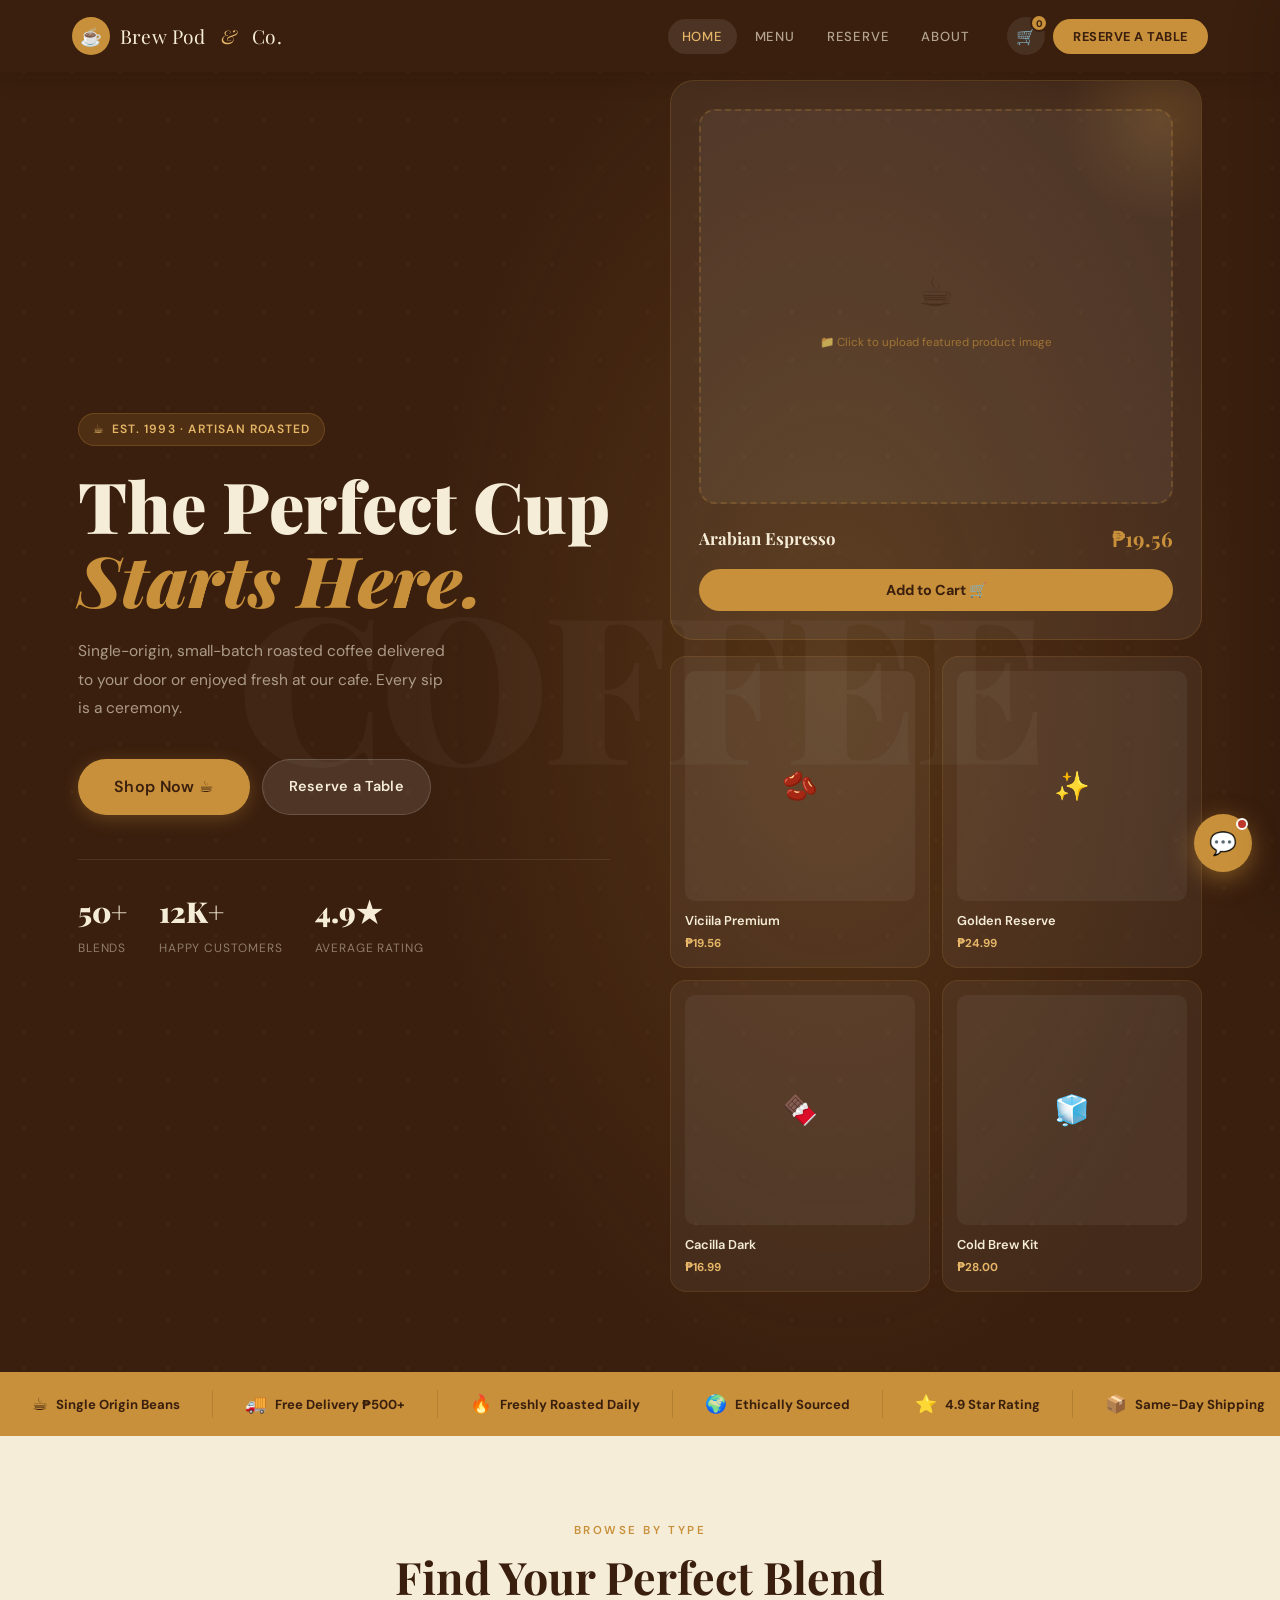
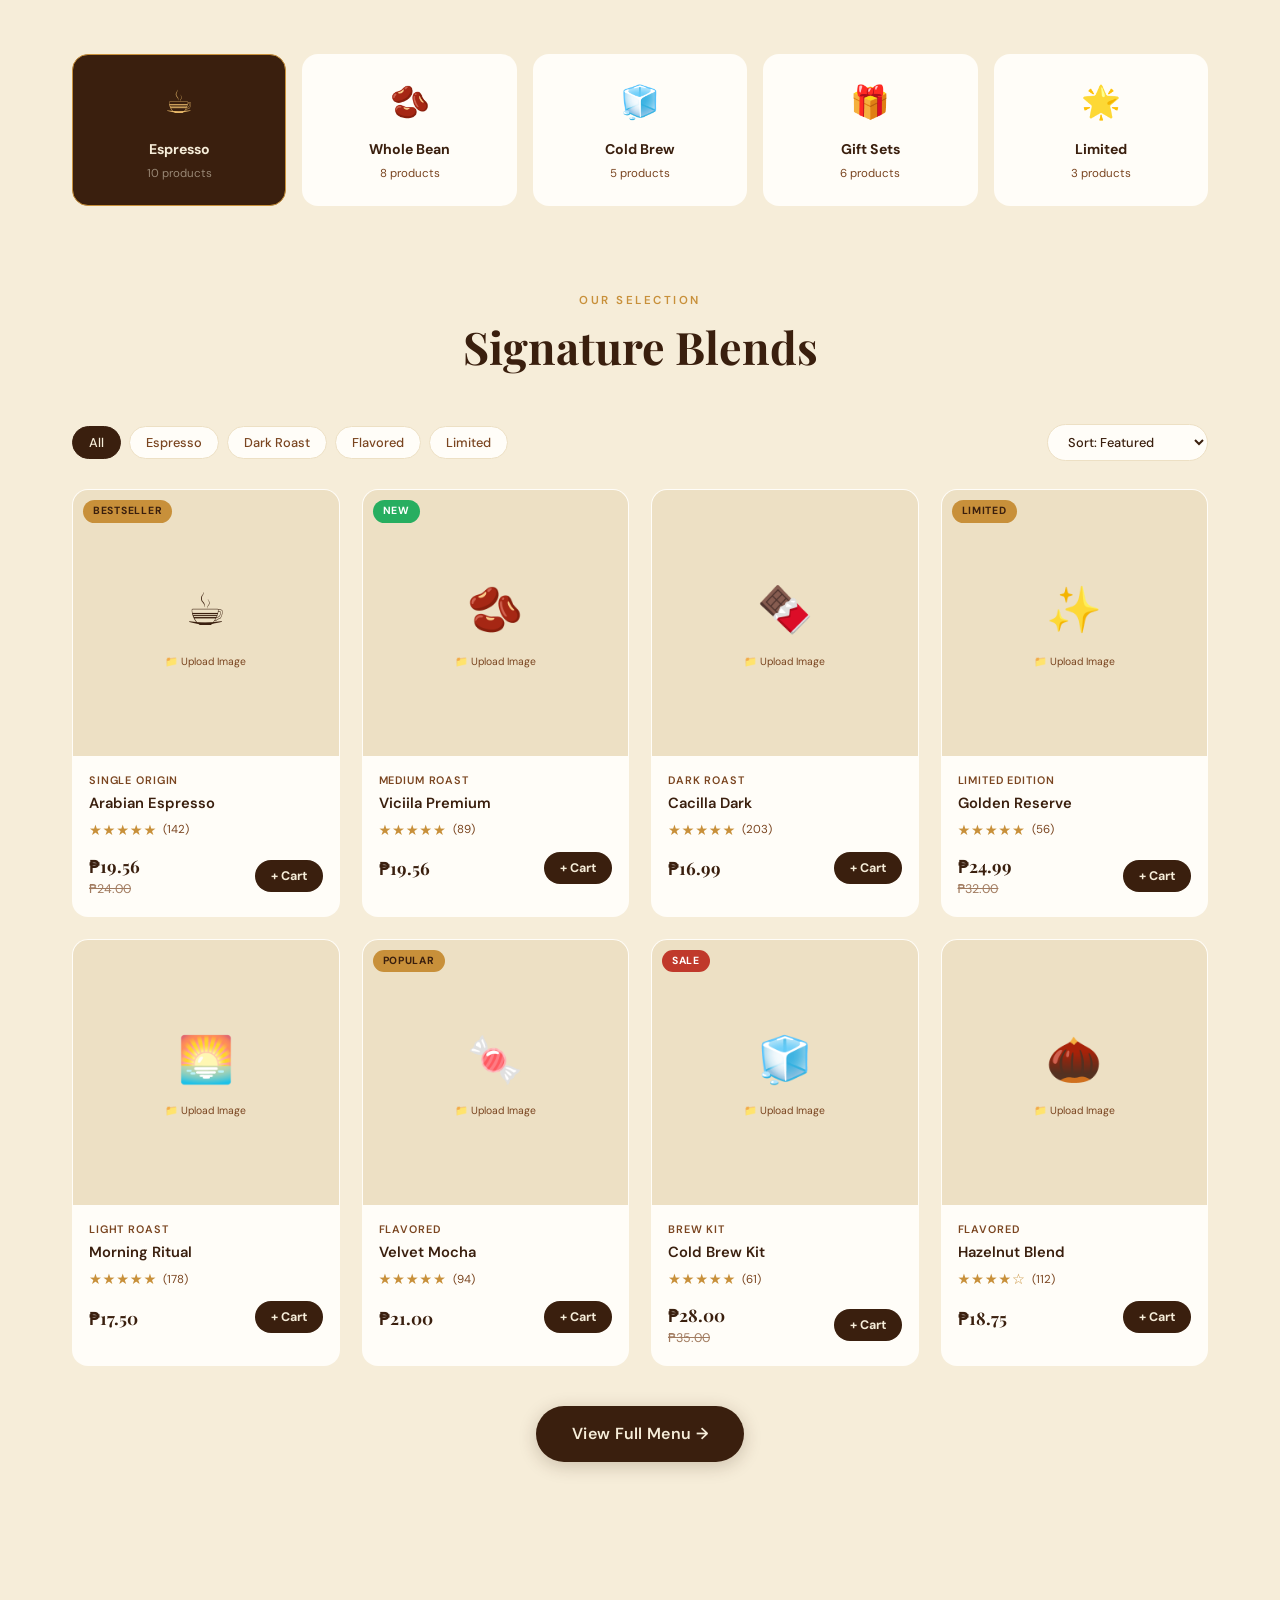
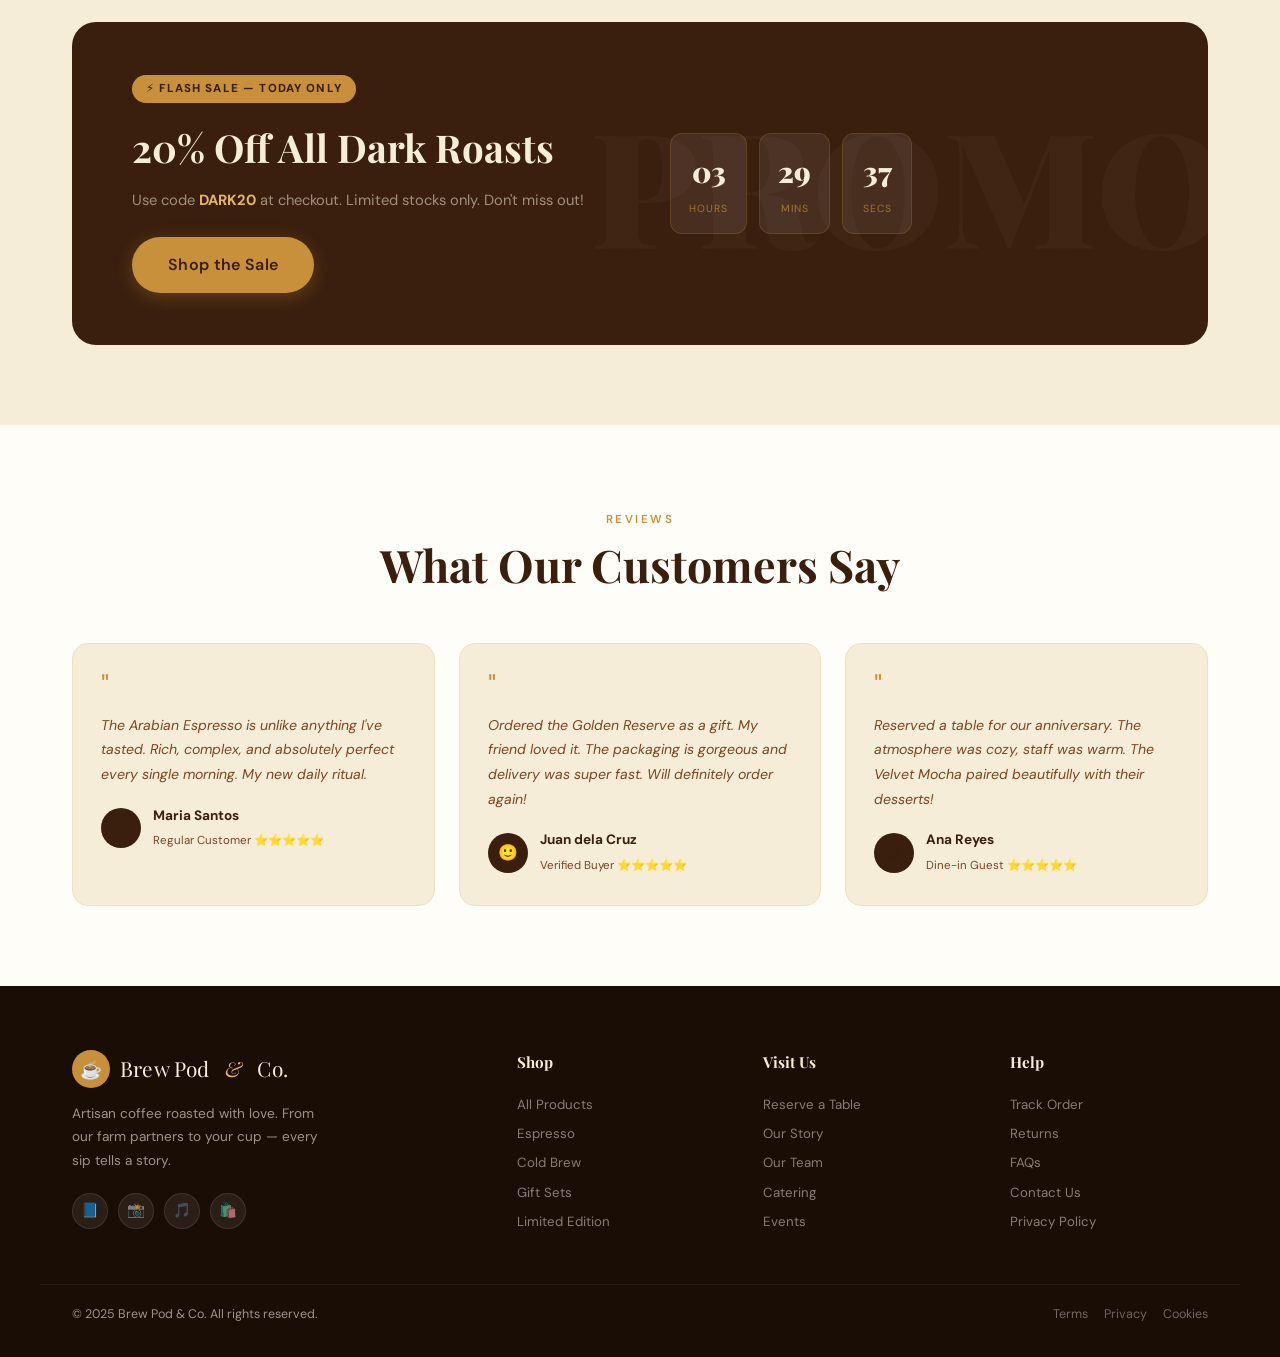
==== commit 0d107a6c: "Update index.html" ====
--- a/index.html
+++ b/index.html
@@ -21,9 +21,9 @@
     </a>
     <ul class="nav-links">
       <li><a href="index.html">Home</a></li>
-      <li><a href="com/menu.html">Menu</a></li>
-      <li><a href="com/reserve.html">Reserve</a></li>
-      <li><a href="com/about.html">About</a></li>
+      <li><a href="brewpod/com/menu.html">Menu</a></li>
+      <li><a href="brewpod/com/reserve.html">Reserve</a></li>
+      <li><a href="brewpod/com/about.html">About</a></li>
     </ul>
     <div class="nav-right">
       <button class="nav-icon-btn" id="cartBtn" title="Cart">
